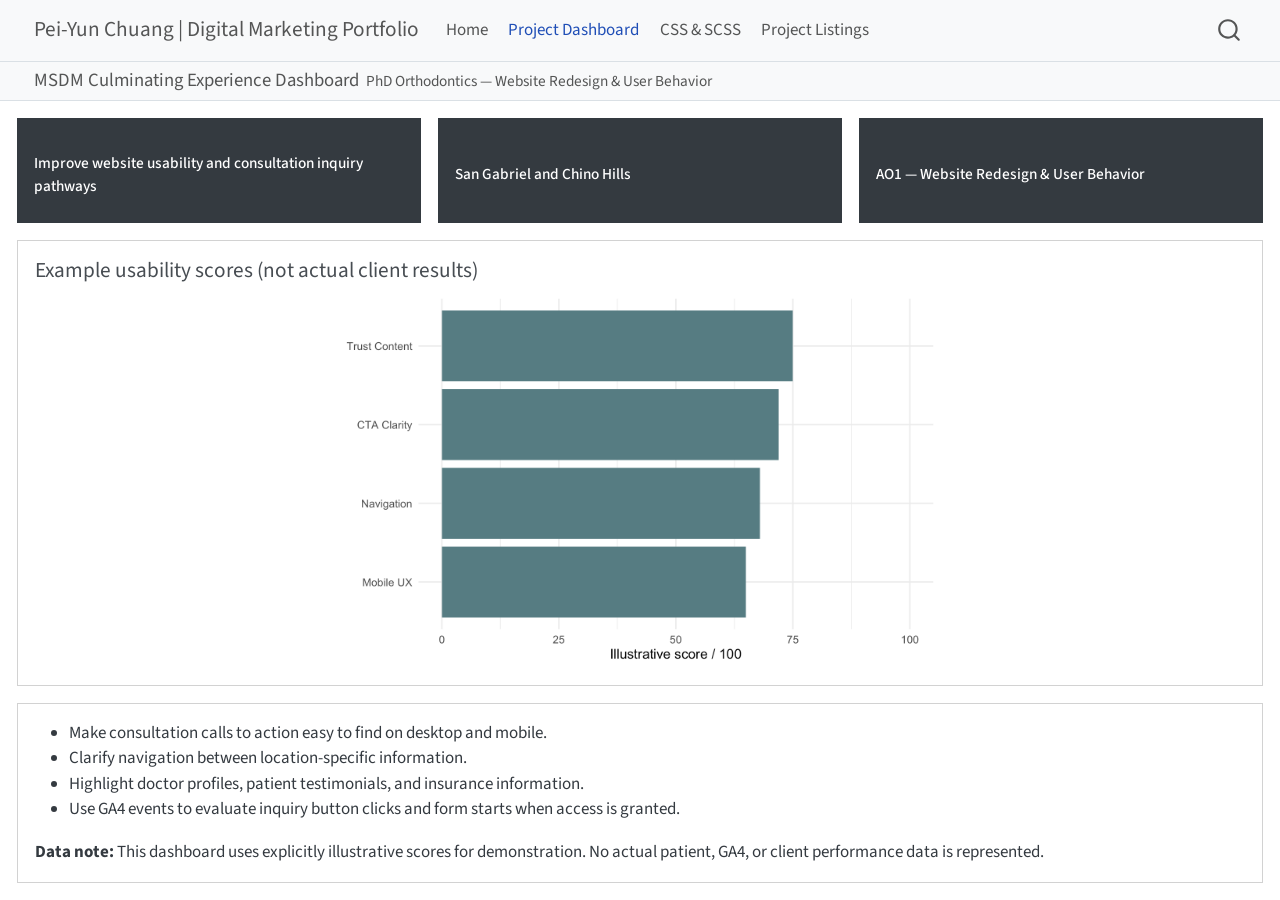
==== docs/dashboard.html @ f9372599 "Add files via upload" ====
<!DOCTYPE html>
<html xmlns="http://www.w3.org/1999/xhtml" lang="en" xml:lang="en"><head>

<meta charset="utf-8">
<meta name="generator" content="quarto-1.8.25">

<meta name="viewport" content="width=device-width, initial-scale=1.0, user-scalable=yes">


<title>MSDM Culminating Experience Dashboard – Pei-Yun Chuang | Digital Marketing Portfolio</title>
<style>
code{white-space: pre-wrap;}
span.smallcaps{font-variant: small-caps;}
div.columns{display: flex; gap: min(4vw, 1.5em);}
div.column{flex: auto; overflow-x: auto;}
div.hanging-indent{margin-left: 1.5em; text-indent: -1.5em;}
ul.task-list{list-style: none;}
ul.task-list li input[type="checkbox"] {
  width: 0.8em;
  margin: 0 0.8em 0.2em -1em; /* quarto-specific, see https://github.com/quarto-dev/quarto-cli/issues/4556 */ 
  vertical-align: middle;
}
</style>


<script src="site_libs/quarto-nav/quarto-nav.js"></script>
<script src="site_libs/quarto-nav/headroom.min.js"></script>
<script src="site_libs/clipboard/clipboard.min.js"></script>
<script src="site_libs/quarto-search/autocomplete.umd.js"></script>
<script src="site_libs/quarto-search/fuse.min.js"></script>
<script src="site_libs/quarto-search/quarto-search.js"></script>
<meta name="quarto:offset" content="./">
<script src="site_libs/quarto-html/quarto.js" type="module"></script>
<script src="site_libs/quarto-html/tabsets/tabsets.js" type="module"></script>
<script src="site_libs/quarto-html/axe/axe-check.js" type="module"></script>
<script src="site_libs/quarto-html/popper.min.js"></script>
<script src="site_libs/quarto-html/tippy.umd.min.js"></script>
<script src="site_libs/quarto-html/anchor.min.js"></script>
<link href="site_libs/quarto-html/tippy.css" rel="stylesheet">
<link href="site_libs/quarto-html/quarto-syntax-highlighting-7b89279ff1a6dce999919e0e67d4d9ec.css" rel="stylesheet" class="quarto-color-scheme" id="quarto-text-highlighting-styles">
<link href="site_libs/quarto-html/quarto-syntax-highlighting-dark-707d8167ce6003fca903bfe2be84ab7f.css" rel="stylesheet" class="quarto-color-scheme quarto-color-alternate" id="quarto-text-highlighting-styles">
<link href="site_libs/quarto-html/quarto-syntax-highlighting-7b89279ff1a6dce999919e0e67d4d9ec.css" rel="stylesheet" class="quarto-color-scheme-extra" id="quarto-text-highlighting-styles">
<script src="site_libs/bootstrap/bootstrap.min.js"></script>
<link href="site_libs/bootstrap/bootstrap-icons.css" rel="stylesheet">
<link href="site_libs/bootstrap/bootstrap-5b4ad623e5705c0698d39aec6f10cf02.min.css" rel="stylesheet" append-hash="true" class="quarto-color-scheme" id="quarto-bootstrap" data-mode="light">
<link href="site_libs/bootstrap/bootstrap-dark-5b4ad623e5705c0698d39aec6f10cf02.min.css" rel="stylesheet" append-hash="true" class="quarto-color-scheme quarto-color-alternate" id="quarto-bootstrap" data-mode="light">
<link href="site_libs/bootstrap/bootstrap-5b4ad623e5705c0698d39aec6f10cf02.min.css" rel="stylesheet" append-hash="true" class="quarto-color-scheme-extra" id="quarto-bootstrap" data-mode="light">
<script src="site_libs/quarto-dashboard/quarto-dashboard.js"></script>
<script src="site_libs/quarto-dashboard/stickythead.js"></script>



<script src="site_libs/quarto-dashboard/web-components.js" type="module"></script>
<script src="site_libs/quarto-dashboard/components.js"></script>

<script id="quarto-search-options" type="application/json">{
  "location": "navbar",
  "copy-button": false,
  "collapse-after": 3,
  "panel-placement": "end",
  "type": "overlay",
  "limit": 50,
  "keyboard-shortcut": [
    "f",
    "/",
    "s"
  ],
  "show-item-context": false,
  "language": {
    "search-no-results-text": "No results",
    "search-matching-documents-text": "matching documents",
    "search-copy-link-title": "Copy link to search",
    "search-hide-matches-text": "Hide additional matches",
    "search-more-match-text": "more match in this document",
    "search-more-matches-text": "more matches in this document",
    "search-clear-button-title": "Clear",
    "search-text-placeholder": "",
    "search-detached-cancel-button-title": "Cancel",
    "search-submit-button-title": "Submit",
    "search-label": "Search"
  }
}</script>


</head>

<body class="quarto-dashboard nav-fixed dashboard-fill fullcontent quarto-light">


<div id="quarto-search-results"></div>
  <header id="quarto-header" class="headroom fixed-top">
    <nav class="navbar navbar-expand-lg " data-bs-theme="dark">
      <div class="navbar-container container-fluid">
      <div class="navbar-brand-container mx-auto">
    <a href="./index.html" class="navbar-brand navbar-brand-logo">
    </a>
    <a class="navbar-brand" href="./index.html">
    <span class="navbar-title">Pei-Yun Chuang | Digital Marketing Portfolio</span>
    </a>
  </div>
            <div id="quarto-search" class="" title="Search"></div>
          <button class="navbar-toggler" type="button" data-bs-toggle="collapse" data-bs-target="#navbarCollapse" aria-controls="navbarCollapse" role="menu" aria-expanded="false" aria-label="Toggle navigation" onclick="if (window.quartoToggleHeadroom) { window.quartoToggleHeadroom(); }">
  <span class="navbar-toggler-icon"></span>
</button>
          <div class="collapse navbar-collapse" id="navbarCollapse">
            <ul class="navbar-nav navbar-nav-scroll me-auto">
  <li class="nav-item">
    <a class="nav-link" href="./index.html"> 
<span class="menu-text">Home</span></a>
  </li>  
  <li class="nav-item">
    <a class="nav-link active" href="./dashboard.html" aria-current="page"> 
<span class="menu-text">Project Dashboard</span></a>
  </li>  
  <li class="nav-item">
    <a class="nav-link" href="./styling.html"> 
<span class="menu-text">CSS &amp; SCSS</span></a>
  </li>  
  <li class="nav-item">
    <a class="nav-link" href="./listings.html"> 
<span class="menu-text">Project Listings</span></a>
  </li>  
</ul>
          </div> <!-- /navcollapse -->
            <div class="quarto-navbar-tools">
</div>
      </div> <!-- /container-fluid -->
    </nav>
<header id="quarto-dashboard-header">
<nav class="navbar navbar-expand-md slim" data-bs-theme="dark">
  <div class="navbar-container container-fluid">
    <button class="navbar-toggler hidden" type="button" data-bs-toggle="collapse" data-bs-target="#dashboard-collapse" aria-controls="dashboard-collapse" aria-expanded="false" aria-label="Toggle navigation">
      <span class="navbar-toggler-icon"></span>
    </button>    


    <div class="navbar-brand-container">


      <div class="navbar-title">
        <div class="navbar-title-text"><a href="#">MSDM Culminating Experience Dashboard</a></div>
        <div class="navbar-subtitle">PhD Orthodontics — Website Redesign &amp; User Behavior</div>
        
      </div>
    </div>
</div>
</nav>
</header></header>
<!-- content -->
<div id="quarto-content" class="quarto-container page-layout-custom page-navbar quarto-dashboard-content bslib-gap-spacing html-fill-container bslib-page-fill">
<!-- sidebar -->
<!-- margin-sidebar -->
<!-- main -->

<div class="bslib-grid-item html-fill-item bslib-grid" data-layout="fill" style="display: grid; grid-template-rows: minmax(3em, max-content) minmax(3em, 1fr) minmax(3em, max-content); grid-auto-columns: minmax(0, 1fr);">
<div class="bslib-grid" style="display: grid; grid-template-columns: minmax(3em, 1fr) minmax(3em, 1fr) minmax(3em, 1fr);
grid-auto-rows: minmax(0, 1fr);">
<div class="card valuebox bslib-card html-fill-container bslib-value-box bg-secondary" data-bslib-card-init="" data-require-bs-caller="card()">
<div class="card-body html-fill-item html-fill-container">
<div class="html-fill-item html-fill-container value-box-grid">
<div class="value-box-area">
<p class="value-box-value">
<p>Improve website usability and consultation inquiry pathways</p>
</p>
</div>
</div>
</div>
<script data-bslib-card-init="">bslib.Card.initializeAllCards();</script></div><div class="card valuebox bslib-card html-fill-container bslib-value-box bg-secondary" data-bslib-card-init="" data-require-bs-caller="card()">
<div class="card-body html-fill-item html-fill-container">
<div class="html-fill-item html-fill-container value-box-grid">
<div class="value-box-area">
<p class="value-box-value">
<p>San Gabriel and Chino Hills</p>
</p>
</div>
</div>
</div>
<script data-bslib-card-init="">bslib.Card.initializeAllCards();</script></div><div class="card valuebox bslib-card html-fill-container bslib-value-box bg-secondary" data-bslib-card-init="" data-require-bs-caller="card()">
<div class="card-body html-fill-item html-fill-container">
<div class="html-fill-item html-fill-container value-box-grid">
<div class="value-box-area">
<p class="value-box-value">
<p>AO1 — Website Redesign &amp; User Behavior</p>
</p>
</div>
</div>
</div>
<script data-bslib-card-init="">bslib.Card.initializeAllCards();</script></div>
</div>
<div class="bslib-grid" style="display: grid; grid-template-columns: minmax(3em, 1fr);
grid-auto-rows: minmax(0, 1fr);">
<div class="card bslib-card html-fill-container" data-bslib-card-init="" data-require-bs-caller="card()" data-full-screen="false">
<div class="card-body html-fill-item html-fill-container">
<div class="h4">
Example

usability

scores

(not

actual

client

results)
</div>
</div>
<div class="cell card-body html-fill-item html-fill-container">
<div class="cell-output-display html-fill-item html-fill-container">
<img src="dashboard_files/figure-html/unnamed-chunk-2-1.png" class="img-fluid quarto-dashboard-img-contain">
</div>
</div>
<bslib-tooltip placement="auto" bsoptions="[]" data-require-bs-version="5" data-require-bs-caller="tooltip()">
    <template>Expand</template>
    <span class="bslib-full-screen-enter badge rounded-pill">
        <svg xmlns="http://www.w3.org/2000/svg" viewbox="0 0 24 24" style="height:1em;width:1em;" aria-hidden="true" role="img"><path d="M20 5C20 4.4 19.6 4 19 4H13C12.4 4 12 3.6 12 3C12 2.4 12.4 2 13 2H21C21.6 2 22 2.4 22 3V11C22 11.6 21.6 12 21 12C20.4 12 20 11.6 20 11V5ZM4 19C4 19.6 4.4 20 5 20H11C11.6 20 12 20.4 12 21C12 21.6 11.6 22 11 22H3C2.4 22 2 21.6 2 21V13C2 12.4 2.4 12 3 12C3.6 12 4 12.4 4 13V19Z"></path></svg>
    </span>
</bslib-tooltip><script data-bslib-card-init="">bslib.Card.initializeAllCards();</script></div>
</div>
<div class="bslib-grid" style="display: grid; grid-template-columns: minmax(3em, 1fr);
grid-auto-rows: minmax(0, 1fr);">
<div class="card bslib-card html-fill-container" data-fill="false" data-bslib-card-init="" data-require-bs-caller="card()" data-full-screen="false">
<div class="card-body html-fill-item html-fill-container">
<ul>
<li>Make consultation calls to action easy to find on desktop and mobile.</li>
<li>Clarify navigation between location-specific information.</li>
<li>Highlight doctor profiles, patient testimonials, and insurance information.</li>
<li>Use GA4 events to evaluate inquiry button clicks and form starts when access is granted.</li>
</ul>
<p><strong>Data note:</strong> This dashboard uses explicitly illustrative scores for demonstration. No actual patient, GA4, or client performance data is represented.</p>
</div>
<bslib-tooltip placement="auto" bsoptions="[]" data-require-bs-version="5" data-require-bs-caller="tooltip()">
    <template>Expand</template>
    <span class="bslib-full-screen-enter badge rounded-pill">
        <svg xmlns="http://www.w3.org/2000/svg" viewbox="0 0 24 24" style="height:1em;width:1em;" aria-hidden="true" role="img"><path d="M20 5C20 4.4 19.6 4 19 4H13C12.4 4 12 3.6 12 3C12 2.4 12.4 2 13 2H21C21.6 2 22 2.4 22 3V11C22 11.6 21.6 12 21 12C20.4 12 20 11.6 20 11V5ZM4 19C4 19.6 4.4 20 5 20H11C11.6 20 12 20.4 12 21C12 21.6 11.6 22 11 22H3C2.4 22 2 21.6 2 21V13C2 12.4 2.4 12 3 12C3.6 12 4 12.4 4 13V19Z"></path></svg>
    </span>
</bslib-tooltip><script data-bslib-card-init="">bslib.Card.initializeAllCards();</script></div><div id="3ade8a4a-fb1d-4a6c-8409-ac45482d5fc9" class="hidden">

</div>
</div>
</div>


<script id="quarto-html-after-body" type="application/javascript">
  window.document.addEventListener("DOMContentLoaded", function (event) {
    const icon = "";
    const anchorJS = new window.AnchorJS();
    anchorJS.options = {
      placement: 'right',
      icon: icon
    };
    anchorJS.add('.anchored');
    const isCodeAnnotation = (el) => {
      for (const clz of el.classList) {
        if (clz.startsWith('code-annotation-')) {                     
          return true;
        }
      }
      return false;
    }
    const onCopySuccess = function(e) {
      // button target
      const button = e.trigger;
      // don't keep focus
      button.blur();
      // flash "checked"
      button.classList.add('code-copy-button-checked');
      var currentTitle = button.getAttribute("title");
      button.setAttribute("title", "Copied!");
      let tooltip;
      if (window.bootstrap) {
        button.setAttribute("data-bs-toggle", "tooltip");
        button.setAttribute("data-bs-placement", "left");
        button.setAttribute("data-bs-title", "Copied!");
        tooltip = new bootstrap.Tooltip(button, 
          { trigger: "manual", 
            customClass: "code-copy-button-tooltip",
            offset: [0, -8]});
        tooltip.show();    
      }
      setTimeout(function() {
        if (tooltip) {
          tooltip.hide();
          button.removeAttribute("data-bs-title");
          button.removeAttribute("data-bs-toggle");
          button.removeAttribute("data-bs-placement");
        }
        button.setAttribute("title", currentTitle);
        button.classList.remove('code-copy-button-checked');
      }, 1000);
      // clear code selection
      e.clearSelection();
    }
    const getTextToCopy = function(trigger) {
      const outerScaffold = trigger.parentElement.cloneNode(true);
      const codeEl = outerScaffold.querySelector('code');
      for (const childEl of codeEl.children) {
        if (isCodeAnnotation(childEl)) {
          childEl.remove();
        }
      }
      return codeEl.innerText;
    }
    const clipboard = new window.ClipboardJS('.code-copy-button:not([data-in-quarto-modal])', {
      text: getTextToCopy
    });
    clipboard.on('success', onCopySuccess);
    if (window.document.getElementById('quarto-embedded-source-code-modal')) {
      const clipboardModal = new window.ClipboardJS('.code-copy-button[data-in-quarto-modal]', {
        text: getTextToCopy,
        container: window.document.getElementById('quarto-embedded-source-code-modal')
      });
      clipboardModal.on('success', onCopySuccess);
    }
      var localhostRegex = new RegExp(/^(?:http|https):\/\/localhost\:?[0-9]*\//);
      var mailtoRegex = new RegExp(/^mailto:/);
        var filterRegex = new RegExp('/' + window.location.host + '/');
      var isInternal = (href) => {
          return filterRegex.test(href) || localhostRegex.test(href) || mailtoRegex.test(href);
      }
      // Inspect non-navigation links and adorn them if external
     var links = window.document.querySelectorAll('a[href]:not(.nav-link):not(.navbar-brand):not(.toc-action):not(.sidebar-link):not(.sidebar-item-toggle):not(.pagination-link):not(.no-external):not([aria-hidden]):not(.dropdown-item):not(.quarto-navigation-tool):not(.about-link)');
      for (var i=0; i<links.length; i++) {
        const link = links[i];
        if (!isInternal(link.href)) {
          // undo the damage that might have been done by quarto-nav.js in the case of
          // links that we want to consider external
          if (link.dataset.originalHref !== undefined) {
            link.href = link.dataset.originalHref;
          }
        }
      }
    function tippyHover(el, contentFn, onTriggerFn, onUntriggerFn) {
      const config = {
        allowHTML: true,
        maxWidth: 500,
        delay: 100,
        arrow: false,
        appendTo: function(el) {
            return el.parentElement;
        },
        interactive: true,
        interactiveBorder: 10,
        theme: 'quarto',
        placement: 'bottom-start',
      };
      if (contentFn) {
        config.content = contentFn;
      }
      if (onTriggerFn) {
        config.onTrigger = onTriggerFn;
      }
      if (onUntriggerFn) {
        config.onUntrigger = onUntriggerFn;
      }
      window.tippy(el, config); 
    }
    const noterefs = window.document.querySelectorAll('a[role="doc-noteref"]');
    for (var i=0; i<noterefs.length; i++) {
      const ref = noterefs[i];
      tippyHover(ref, function() {
        // use id or data attribute instead here
        let href = ref.getAttribute('data-footnote-href') || ref.getAttribute('href');
        try { href = new URL(href).hash; } catch {}
        const id = href.replace(/^#\/?/, "");
        const note = window.document.getElementById(id);
        if (note) {
          return note.innerHTML;
        } else {
          return "";
        }
      });
    }
    const xrefs = window.document.querySelectorAll('a.quarto-xref');
    const processXRef = (id, note) => {
      // Strip column container classes
      const stripColumnClz = (el) => {
        el.classList.remove("page-full", "page-columns");
        if (el.children) {
          for (const child of el.children) {
            stripColumnClz(child);
          }
        }
      }
      stripColumnClz(note)
      if (id === null || id.startsWith('sec-')) {
        // Special case sections, only their first couple elements
        const container = document.createElement("div");
        if (note.children && note.children.length > 2) {
          container.appendChild(note.children[0].cloneNode(true));
          for (let i = 1; i < note.children.length; i++) {
            const child = note.children[i];
            if (child.tagName === "P" && child.innerText === "") {
              continue;
            } else {
              container.appendChild(child.cloneNode(true));
              break;
            }
          }
          if (window.Quarto?.typesetMath) {
            window.Quarto.typesetMath(container);
          }
          return container.innerHTML
        } else {
          if (window.Quarto?.typesetMath) {
            window.Quarto.typesetMath(note);
          }
          return note.innerHTML;
        }
      } else {
        // Remove any anchor links if they are present
        const anchorLink = note.querySelector('a.anchorjs-link');
        if (anchorLink) {
          anchorLink.remove();
        }
        if (window.Quarto?.typesetMath) {
          window.Quarto.typesetMath(note);
        }
        if (note.classList.contains("callout")) {
          return note.outerHTML;
        } else {
          return note.innerHTML;
        }
      }
    }
    for (var i=0; i<xrefs.length; i++) {
      const xref = xrefs[i];
      tippyHover(xref, undefined, function(instance) {
        instance.disable();
        let url = xref.getAttribute('href');
        let hash = undefined; 
        if (url.startsWith('#')) {
          hash = url;
        } else {
          try { hash = new URL(url).hash; } catch {}
        }
        if (hash) {
          const id = hash.replace(/^#\/?/, "");
          const note = window.document.getElementById(id);
          if (note !== null) {
            try {
              const html = processXRef(id, note.cloneNode(true));
              instance.setContent(html);
            } finally {
              instance.enable();
              instance.show();
            }
          } else {
            // See if we can fetch this
            fetch(url.split('#')[0])
            .then(res => res.text())
            .then(html => {
              const parser = new DOMParser();
              const htmlDoc = parser.parseFromString(html, "text/html");
              const note = htmlDoc.getElementById(id);
              if (note !== null) {
                const html = processXRef(id, note);
                instance.setContent(html);
              } 
            }).finally(() => {
              instance.enable();
              instance.show();
            });
          }
        } else {
          // See if we can fetch a full url (with no hash to target)
          // This is a special case and we should probably do some content thinning / targeting
          fetch(url)
          .then(res => res.text())
          .then(html => {
            const parser = new DOMParser();
            const htmlDoc = parser.parseFromString(html, "text/html");
            const note = htmlDoc.querySelector('main.content');
            if (note !== null) {
              // This should only happen for chapter cross references
              // (since there is no id in the URL)
              // remove the first header
              if (note.children.length > 0 && note.children[0].tagName === "HEADER") {
                note.children[0].remove();
              }
              const html = processXRef(null, note);
              instance.setContent(html);
            } 
          }).finally(() => {
            instance.enable();
            instance.show();
          });
        }
      }, function(instance) {
      });
    }
        let selectedAnnoteEl;
        const selectorForAnnotation = ( cell, annotation) => {
          let cellAttr = 'data-code-cell="' + cell + '"';
          let lineAttr = 'data-code-annotation="' +  annotation + '"';
          const selector = 'span[' + cellAttr + '][' + lineAttr + ']';
          return selector;
        }
        const selectCodeLines = (annoteEl) => {
          const doc = window.document;
          const targetCell = annoteEl.getAttribute("data-target-cell");
          const targetAnnotation = annoteEl.getAttribute("data-target-annotation");
          const annoteSpan = window.document.querySelector(selectorForAnnotation(targetCell, targetAnnotation));
          const lines = annoteSpan.getAttribute("data-code-lines").split(",");
          const lineIds = lines.map((line) => {
            return targetCell + "-" + line;
          })
          let top = null;
          let height = null;
          let parent = null;
          if (lineIds.length > 0) {
              //compute the position of the single el (top and bottom and make a div)
              const el = window.document.getElementById(lineIds[0]);
              top = el.offsetTop;
              height = el.offsetHeight;
              parent = el.parentElement.parentElement;
            if (lineIds.length > 1) {
              const lastEl = window.document.getElementById(lineIds[lineIds.length - 1]);
              const bottom = lastEl.offsetTop + lastEl.offsetHeight;
              height = bottom - top;
            }
            if (top !== null && height !== null && parent !== null) {
              // cook up a div (if necessary) and position it 
              let div = window.document.getElementById("code-annotation-line-highlight");
              if (div === null) {
                div = window.document.createElement("div");
                div.setAttribute("id", "code-annotation-line-highlight");
                div.style.position = 'absolute';
                parent.appendChild(div);
              }
              div.style.top = top - 2 + "px";
              div.style.height = height + 4 + "px";
              div.style.left = 0;
              let gutterDiv = window.document.getElementById("code-annotation-line-highlight-gutter");
              if (gutterDiv === null) {
                gutterDiv = window.document.createElement("div");
                gutterDiv.setAttribute("id", "code-annotation-line-highlight-gutter");
                gutterDiv.style.position = 'absolute';
                const codeCell = window.document.getElementById(targetCell);
                const gutter = codeCell.querySelector('.code-annotation-gutter');
                gutter.appendChild(gutterDiv);
              }
              gutterDiv.style.top = top - 2 + "px";
              gutterDiv.style.height = height + 4 + "px";
            }
            selectedAnnoteEl = annoteEl;
          }
        };
        const unselectCodeLines = () => {
          const elementsIds = ["code-annotation-line-highlight", "code-annotation-line-highlight-gutter"];
          elementsIds.forEach((elId) => {
            const div = window.document.getElementById(elId);
            if (div) {
              div.remove();
            }
          });
          selectedAnnoteEl = undefined;
        };
          // Handle positioning of the toggle
      window.addEventListener(
        "resize",
        throttle(() => {
          elRect = undefined;
          if (selectedAnnoteEl) {
            selectCodeLines(selectedAnnoteEl);
          }
        }, 10)
      );
      function throttle(fn, ms) {
      let throttle = false;
      let timer;
        return (...args) => {
          if(!throttle) { // first call gets through
              fn.apply(this, args);
              throttle = true;
          } else { // all the others get throttled
              if(timer) clearTimeout(timer); // cancel #2
              timer = setTimeout(() => {
                fn.apply(this, args);
                timer = throttle = false;
              }, ms);
          }
        };
      }
        // Attach click handler to the DT
        const annoteDls = window.document.querySelectorAll('dt[data-target-cell]');
        for (const annoteDlNode of annoteDls) {
          annoteDlNode.addEventListener('click', (event) => {
            const clickedEl = event.target;
            if (clickedEl !== selectedAnnoteEl) {
              unselectCodeLines();
              const activeEl = window.document.querySelector('dt[data-target-cell].code-annotation-active');
              if (activeEl) {
                activeEl.classList.remove('code-annotation-active');
              }
              selectCodeLines(clickedEl);
              clickedEl.classList.add('code-annotation-active');
            } else {
              // Unselect the line
              unselectCodeLines();
              clickedEl.classList.remove('code-annotation-active');
            }
          });
        }
    const findCites = (el) => {
      const parentEl = el.parentElement;
      if (parentEl) {
        const cites = parentEl.dataset.cites;
        if (cites) {
          return {
            el,
            cites: cites.split(' ')
          };
        } else {
          return findCites(el.parentElement)
        }
      } else {
        return undefined;
      }
    };
    var bibliorefs = window.document.querySelectorAll('a[role="doc-biblioref"]');
    for (var i=0; i<bibliorefs.length; i++) {
      const ref = bibliorefs[i];
      const citeInfo = findCites(ref);
      if (citeInfo) {
        tippyHover(citeInfo.el, function() {
          var popup = window.document.createElement('div');
          citeInfo.cites.forEach(function(cite) {
            var citeDiv = window.document.createElement('div');
            citeDiv.classList.add('hanging-indent');
            citeDiv.classList.add('csl-entry');
            var biblioDiv = window.document.getElementById('ref-' + cite);
            if (biblioDiv) {
              citeDiv.innerHTML = biblioDiv.innerHTML;
            }
            popup.appendChild(citeDiv);
          });
          return popup.innerHTML;
        });
      }
    }
  });
  </script>
</div> <!-- /content -->

<script type="application/javascript">
window.document.addEventListener("DOMContentLoaded", function (_event) {
  if (window.bslib.Card) {
    window.bslib.Card.initializeAllCards();
  }
}); 
</script>
  



</body></html>
---- docs/site_libs/quarto-html/tippy.css ----
.tippy-box[data-animation=fade][data-state=hidden]{opacity:0}[data-tippy-root]{max-width:calc(100vw - 10px)}.tippy-box{position:relative;background-color:#333;color:#fff;border-radius:4px;font-size:14px;line-height:1.4;white-space:normal;outline:0;transition-property:transform,visibility,opacity}.tippy-box[data-placement^=top]>.tippy-arrow{bottom:0}.tippy-box[data-placement^=top]>.tippy-arrow:before{bottom:-7px;left:0;border-width:8px 8px 0;border-top-color:initial;transform-origin:center top}.tippy-box[data-placement^=bottom]>.tippy-arrow{top:0}.tippy-box[data-placement^=bottom]>.tippy-arrow:before{top:-7px;left:0;border-width:0 8px 8px;border-bottom-color:initial;transform-origin:center bottom}.tippy-box[data-placement^=left]>.tippy-arrow{right:0}.tippy-box[data-placement^=left]>.tippy-arrow:before{border-width:8px 0 8px 8px;border-left-color:initial;right:-7px;transform-origin:center left}.tippy-box[data-placement^=right]>.tippy-arrow{left:0}.tippy-box[data-placement^=right]>.tippy-arrow:before{left:-7px;border-width:8px 8px 8px 0;border-right-color:initial;transform-origin:center right}.tippy-box[data-inertia][data-state=visible]{transition-timing-function:cubic-bezier(.54,1.5,.38,1.11)}.tippy-arrow{width:16px;height:16px;color:#333}.tippy-arrow:before{content:"";position:absolute;border-color:transparent;border-style:solid}.tippy-content{position:relative;padding:5px 9px;z-index:1}
---- docs/site_libs/quarto-html/quarto-syntax-highlighting-7b89279ff1a6dce999919e0e67d4d9ec.css ----
/* quarto syntax highlight colors */
:root {
  --quarto-hl-ot-color: #003B4F;
  --quarto-hl-at-color: #657422;
  --quarto-hl-ss-color: #20794D;
  --quarto-hl-an-color: #5E5E5E;
  --quarto-hl-fu-color: #4758AB;
  --quarto-hl-st-color: #20794D;
  --quarto-hl-cf-color: #003B4F;
  --quarto-hl-op-color: #5E5E5E;
  --quarto-hl-er-color: #AD0000;
  --quarto-hl-bn-color: #AD0000;
  --quarto-hl-al-color: #AD0000;
  --quarto-hl-va-color: #111111;
  --quarto-hl-bu-color: inherit;
  --quarto-hl-ex-color: inherit;
  --quarto-hl-pp-color: #AD0000;
  --quarto-hl-in-color: #5E5E5E;
  --quarto-hl-vs-color: #20794D;
  --quarto-hl-wa-color: #5E5E5E;
  --quarto-hl-do-color: #5E5E5E;
  --quarto-hl-im-color: #00769E;
  --quarto-hl-ch-color: #20794D;
  --quarto-hl-dt-color: #AD0000;
  --quarto-hl-fl-color: #AD0000;
  --quarto-hl-co-color: #5E5E5E;
  --quarto-hl-cv-color: #5E5E5E;
  --quarto-hl-cn-color: #8f5902;
  --quarto-hl-sc-color: #5E5E5E;
  --quarto-hl-dv-color: #AD0000;
  --quarto-hl-kw-color: #003B4F;
}

/* other quarto variables */
:root {
  --quarto-font-monospace: SFMono-Regular, Menlo, Monaco, Consolas, "Liberation Mono", "Courier New", monospace;
}

/* syntax highlight based on Pandoc's rules */
pre > code.sourceCode > span {
  color: #003B4F;
}

code.sourceCode > span {
  color: #003B4F;
}

div.sourceCode,
div.sourceCode pre.sourceCode {
  color: #003B4F;
}

/* Normal */
code span {
  color: #003B4F;
}

/* Alert */
code span.al {
  color: #AD0000;
  font-style: inherit;
}

/* Annotation */
code span.an {
  color: #5E5E5E;
  font-style: inherit;
}

/* Attribute */
code span.at {
  color: #657422;
  font-style: inherit;
}

/* BaseN */
code span.bn {
  color: #AD0000;
  font-style: inherit;
}

/* BuiltIn */
code span.bu {
  font-style: inherit;
}

/* ControlFlow */
code span.cf {
  color: #003B4F;
  font-weight: bold;
  font-style: inherit;
}

/* Char */
code span.ch {
  color: #20794D;
  font-style: inherit;
}

/* Constant */
code span.cn {
  color: #8f5902;
  font-style: inherit;
}

/* Comment */
code span.co {
  color: #5E5E5E;
  font-style: inherit;
}

/* CommentVar */
code span.cv {
  color: #5E5E5E;
  font-style: italic;
}

/* Documentation */
code span.do {
  color: #5E5E5E;
  font-style: italic;
}

/* DataType */
code span.dt {
  color: #AD0000;
  font-style: inherit;
}

/* DecVal */
code span.dv {
  color: #AD0000;
  font-style: inherit;
}

/* Error */
code span.er {
  color: #AD0000;
  font-style: inherit;
}

/* Extension */
code span.ex {
  font-style: inherit;
}

/* Float */
code span.fl {
  color: #AD0000;
  font-style: inherit;
}

/* Function */
code span.fu {
  color: #4758AB;
  font-style: inherit;
}

/* Import */
code span.im {
  color: #00769E;
  font-style: inherit;
}

/* Information */
code span.in {
  color: #5E5E5E;
  font-style: inherit;
}

/* Keyword */
code span.kw {
  color: #003B4F;
  font-weight: bold;
  font-style: inherit;
}

/* Operator */
code span.op {
  color: #5E5E5E;
  font-style: inherit;
}

/* Other */
code span.ot {
  color: #003B4F;
  font-style: inherit;
}

/* Preprocessor */
code span.pp {
  color: #AD0000;
  font-style: inherit;
}

/* SpecialChar */
code span.sc {
  color: #5E5E5E;
  font-style: inherit;
}

/* SpecialString */
code span.ss {
  color: #20794D;
  font-style: inherit;
}

/* String */
code span.st {
  color: #20794D;
  font-style: inherit;
}

/* Variable */
code span.va {
  color: #111111;
  font-style: inherit;
}

/* VerbatimString */
code span.vs {
  color: #20794D;
  font-style: inherit;
}

/* Warning */
code span.wa {
  color: #5E5E5E;
  font-style: italic;
}

.prevent-inlining {
  content: "</";
}

/*# sourceMappingURL=3944bc705cfaf4c80e56f77c5205168a.css.map */
---- docs/site_libs/quarto-html/quarto-syntax-highlighting-dark-707d8167ce6003fca903bfe2be84ab7f.css ----
/* quarto syntax highlight colors */
:root {
  --quarto-hl-al-color: #f07178;
  --quarto-hl-an-color: #d4d0ab;
  --quarto-hl-at-color: #00e0e0;
  --quarto-hl-bn-color: #d4d0ab;
  --quarto-hl-bu-color: #abe338;
  --quarto-hl-ch-color: #abe338;
  --quarto-hl-co-color: #f8f8f2;
  --quarto-hl-cv-color: #ffd700;
  --quarto-hl-cn-color: #ffd700;
  --quarto-hl-cf-color: #ffa07a;
  --quarto-hl-dt-color: #ffa07a;
  --quarto-hl-dv-color: #d4d0ab;
  --quarto-hl-do-color: #f8f8f2;
  --quarto-hl-er-color: #f07178;
  --quarto-hl-ex-color: #00e0e0;
  --quarto-hl-fl-color: #d4d0ab;
  --quarto-hl-fu-color: #ffa07a;
  --quarto-hl-im-color: #abe338;
  --quarto-hl-in-color: #d4d0ab;
  --quarto-hl-kw-color: #ffa07a;
  --quarto-hl-op-color: #ffa07a;
  --quarto-hl-ot-color: #00e0e0;
  --quarto-hl-pp-color: #dcc6e0;
  --quarto-hl-re-color: #00e0e0;
  --quarto-hl-sc-color: #abe338;
  --quarto-hl-ss-color: #abe338;
  --quarto-hl-st-color: #abe338;
  --quarto-hl-va-color: #00e0e0;
  --quarto-hl-vs-color: #abe338;
  --quarto-hl-wa-color: #dcc6e0;
}

/* other quarto variables */
:root {
  --quarto-font-monospace: SFMono-Regular, Menlo, Monaco, Consolas, "Liberation Mono", "Courier New", monospace;
}

/* syntax highlight based on Pandoc's rules */
pre > code.sourceCode > span {
  color: #f8f8f2;
}

code.sourceCode > span {
  color: #f8f8f2;
}

div.sourceCode,
div.sourceCode pre.sourceCode {
  color: #f8f8f2;
}

/* Normal */
code span {
  color: #f8f8f2;
}

/* Alert */
code span.al {
  color: #f07178;
}

/* Annotation */
code span.an {
  color: #d4d0ab;
}

/* Attribute */
code span.at {
  color: #00e0e0;
}

/* BaseN */
code span.bn {
  color: #d4d0ab;
}

/* BuiltIn */
code span.bu {
  color: #abe338;
}

/* ControlFlow */
code span.cf {
  font-weight: bold;
  color: #ffa07a;
}

/* Char */
code span.ch {
  color: #abe338;
}

/* Constant */
code span.cn {
  color: #ffd700;
}

/* Comment */
code span.co {
  font-style: italic;
  color: #f8f8f2;
}

/* CommentVar */
code span.cv {
  color: #ffd700;
}

/* Documentation */
code span.do {
  color: #f8f8f2;
}

/* DataType */
code span.dt {
  color: #ffa07a;
}

/* DecVal */
code span.dv {
  color: #d4d0ab;
}

/* Error */
code span.er {
  color: #f07178;
  text-decoration: underline;
}

/* Extension */
code span.ex {
  font-weight: bold;
  color: #00e0e0;
}

/* Float */
code span.fl {
  color: #d4d0ab;
}

/* Function */
code span.fu {
  color: #ffa07a;
}

/* Import */
code span.im {
  color: #abe338;
}

/* Information */
code span.in {
  color: #d4d0ab;
}

/* Keyword */
code span.kw {
  font-weight: bold;
  color: #ffa07a;
}

/* Operator */
code span.op {
  color: #ffa07a;
}

/* Other */
code span.ot {
  color: #00e0e0;
}

/* Preprocessor */
code span.pp {
  color: #dcc6e0;
}

/* RegionMarker */
code span.re {
  background-color: #f8f8f2;
  color: #00e0e0;
}

/* SpecialChar */
code span.sc {
  color: #abe338;
}

/* SpecialString */
code span.ss {
  color: #abe338;
}

/* String */
code span.st {
  color: #abe338;
}

/* Variable */
code span.va {
  color: #00e0e0;
}

/* VerbatimString */
code span.vs {
  color: #abe338;
}

/* Warning */
code span.wa {
  color: #dcc6e0;
}

.prevent-inlining {
  content: "</";
}

/*# sourceMappingURL=f5ab3bb6f5ded8da9f12dd3a91d3da26.css.map */
---- docs/site_libs/quarto-html/quarto-syntax-highlighting-7b89279ff1a6dce999919e0e67d4d9ec.css ----
/* quarto syntax highlight colors */
:root {
  --quarto-hl-ot-color: #003B4F;
  --quarto-hl-at-color: #657422;
  --quarto-hl-ss-color: #20794D;
  --quarto-hl-an-color: #5E5E5E;
  --quarto-hl-fu-color: #4758AB;
  --quarto-hl-st-color: #20794D;
  --quarto-hl-cf-color: #003B4F;
  --quarto-hl-op-color: #5E5E5E;
  --quarto-hl-er-color: #AD0000;
  --quarto-hl-bn-color: #AD0000;
  --quarto-hl-al-color: #AD0000;
  --quarto-hl-va-color: #111111;
  --quarto-hl-bu-color: inherit;
  --quarto-hl-ex-color: inherit;
  --quarto-hl-pp-color: #AD0000;
  --quarto-hl-in-color: #5E5E5E;
  --quarto-hl-vs-color: #20794D;
  --quarto-hl-wa-color: #5E5E5E;
  --quarto-hl-do-color: #5E5E5E;
  --quarto-hl-im-color: #00769E;
  --quarto-hl-ch-color: #20794D;
  --quarto-hl-dt-color: #AD0000;
  --quarto-hl-fl-color: #AD0000;
  --quarto-hl-co-color: #5E5E5E;
  --quarto-hl-cv-color: #5E5E5E;
  --quarto-hl-cn-color: #8f5902;
  --quarto-hl-sc-color: #5E5E5E;
  --quarto-hl-dv-color: #AD0000;
  --quarto-hl-kw-color: #003B4F;
}

/* other quarto variables */
:root {
  --quarto-font-monospace: SFMono-Regular, Menlo, Monaco, Consolas, "Liberation Mono", "Courier New", monospace;
}

/* syntax highlight based on Pandoc's rules */
pre > code.sourceCode > span {
  color: #003B4F;
}

code.sourceCode > span {
  color: #003B4F;
}

div.sourceCode,
div.sourceCode pre.sourceCode {
  color: #003B4F;
}

/* Normal */
code span {
  color: #003B4F;
}

/* Alert */
code span.al {
  color: #AD0000;
  font-style: inherit;
}

/* Annotation */
code span.an {
  color: #5E5E5E;
  font-style: inherit;
}

/* Attribute */
code span.at {
  color: #657422;
  font-style: inherit;
}

/* BaseN */
code span.bn {
  color: #AD0000;
  font-style: inherit;
}

/* BuiltIn */
code span.bu {
  font-style: inherit;
}

/* ControlFlow */
code span.cf {
  color: #003B4F;
  font-weight: bold;
  font-style: inherit;
}

/* Char */
code span.ch {
  color: #20794D;
  font-style: inherit;
}

/* Constant */
code span.cn {
  color: #8f5902;
  font-style: inherit;
}

/* Comment */
code span.co {
  color: #5E5E5E;
  font-style: inherit;
}

/* CommentVar */
code span.cv {
  color: #5E5E5E;
  font-style: italic;
}

/* Documentation */
code span.do {
  color: #5E5E5E;
  font-style: italic;
}

/* DataType */
code span.dt {
  color: #AD0000;
  font-style: inherit;
}

/* DecVal */
code span.dv {
  color: #AD0000;
  font-style: inherit;
}

/* Error */
code span.er {
  color: #AD0000;
  font-style: inherit;
}

/* Extension */
code span.ex {
  font-style: inherit;
}

/* Float */
code span.fl {
  color: #AD0000;
  font-style: inherit;
}

/* Function */
code span.fu {
  color: #4758AB;
  font-style: inherit;
}

/* Import */
code span.im {
  color: #00769E;
  font-style: inherit;
}

/* Information */
code span.in {
  color: #5E5E5E;
  font-style: inherit;
}

/* Keyword */
code span.kw {
  color: #003B4F;
  font-weight: bold;
  font-style: inherit;
}

/* Operator */
code span.op {
  color: #5E5E5E;
  font-style: inherit;
}

/* Other */
code span.ot {
  color: #003B4F;
  font-style: inherit;
}

/* Preprocessor */
code span.pp {
  color: #AD0000;
  font-style: inherit;
}

/* SpecialChar */
code span.sc {
  color: #5E5E5E;
  font-style: inherit;
}

/* SpecialString */
code span.ss {
  color: #20794D;
  font-style: inherit;
}

/* String */
code span.st {
  color: #20794D;
  font-style: inherit;
}

/* Variable */
code span.va {
  color: #111111;
  font-style: inherit;
}

/* VerbatimString */
code span.vs {
  color: #20794D;
  font-style: inherit;
}

/* Warning */
code span.wa {
  color: #5E5E5E;
  font-style: italic;
}

.prevent-inlining {
  content: "</";
}

/*# sourceMappingURL=3944bc705cfaf4c80e56f77c5205168a.css.map */
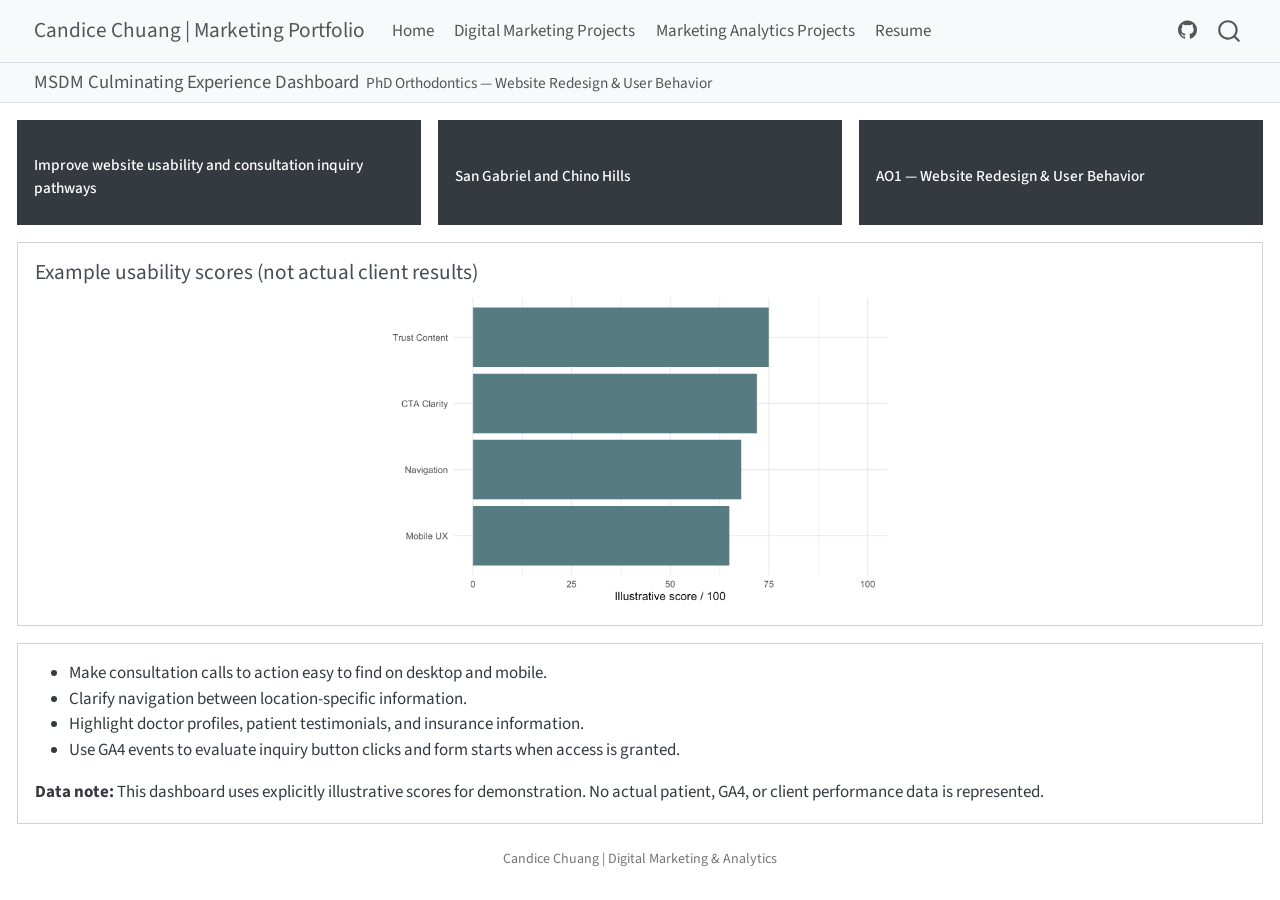
==== commit 02d1002c: "Update digital marketing portfolio and project proposal" ====
--- a/docs/dashboard.html
+++ b/docs/dashboard.html
@@ -7,7 +7,7 @@
 <meta name="viewport" content="width=device-width, initial-scale=1.0, user-scalable=yes">
 
 
-<title>MSDM Culminating Experience Dashboard – Pei-Yun Chuang | Digital Marketing Portfolio</title>
+<title>MSDM Culminating Experience Dashboard – Candice Chuang | Marketing Portfolio</title>
 <style>
 code{white-space: pre-wrap;}
 span.smallcaps{font-variant: small-caps;}
@@ -95,7 +95,7 @@
     <a href="./index.html" class="navbar-brand navbar-brand-logo">
     </a>
     <a class="navbar-brand" href="./index.html">
-    <span class="navbar-title">Pei-Yun Chuang | Digital Marketing Portfolio</span>
+    <span class="navbar-title">Candice Chuang | Marketing Portfolio</span>
     </a>
   </div>
             <div id="quarto-search" class="" title="Search"></div>
@@ -109,16 +109,23 @@
 <span class="menu-text">Home</span></a>
   </li>  
   <li class="nav-item">
-    <a class="nav-link active" href="./dashboard.html" aria-current="page"> 
-<span class="menu-text">Project Dashboard</span></a>
+    <a class="nav-link" href="./digital-marketing.html"> 
+<span class="menu-text">Digital Marketing Projects</span></a>
   </li>  
   <li class="nav-item">
-    <a class="nav-link" href="./styling.html"> 
-<span class="menu-text">CSS &amp; SCSS</span></a>
+    <a class="nav-link" href="./marketing-analytics.html"> 
+<span class="menu-text">Marketing Analytics Projects</span></a>
   </li>  
   <li class="nav-item">
-    <a class="nav-link" href="./listings.html"> 
-<span class="menu-text">Project Listings</span></a>
+    <a class="nav-link" href="./resume.html"> 
+<span class="menu-text">Resume</span></a>
+  </li>  
+</ul>
+            <ul class="navbar-nav navbar-nav-scroll ms-auto">
+  <li class="nav-item compact">
+    <a class="nav-link" href="https://github.com/candicechuang/M10-Quarto-Portfolio"> <i class="bi bi-github" role="img">
+</i> 
+<span class="menu-text"></span></a>
   </li>  
 </ul>
           </div> <!-- /navcollapse -->
@@ -644,6 +651,19 @@
   });
   </script>
 </div> <!-- /content -->
+<footer class="footer">
+  <div class="nav-footer">
+    <div class="nav-footer-left">
+      &nbsp;
+    </div>   
+    <div class="nav-footer-center">
+<p>Candice Chuang | Digital Marketing &amp; Analytics</p>
+</div>
+    <div class="nav-footer-right">
+      &nbsp;
+    </div>
+  </div>
+</footer>
 
 <script type="application/javascript">
 window.document.addEventListener("DOMContentLoaded", function (_event) {
